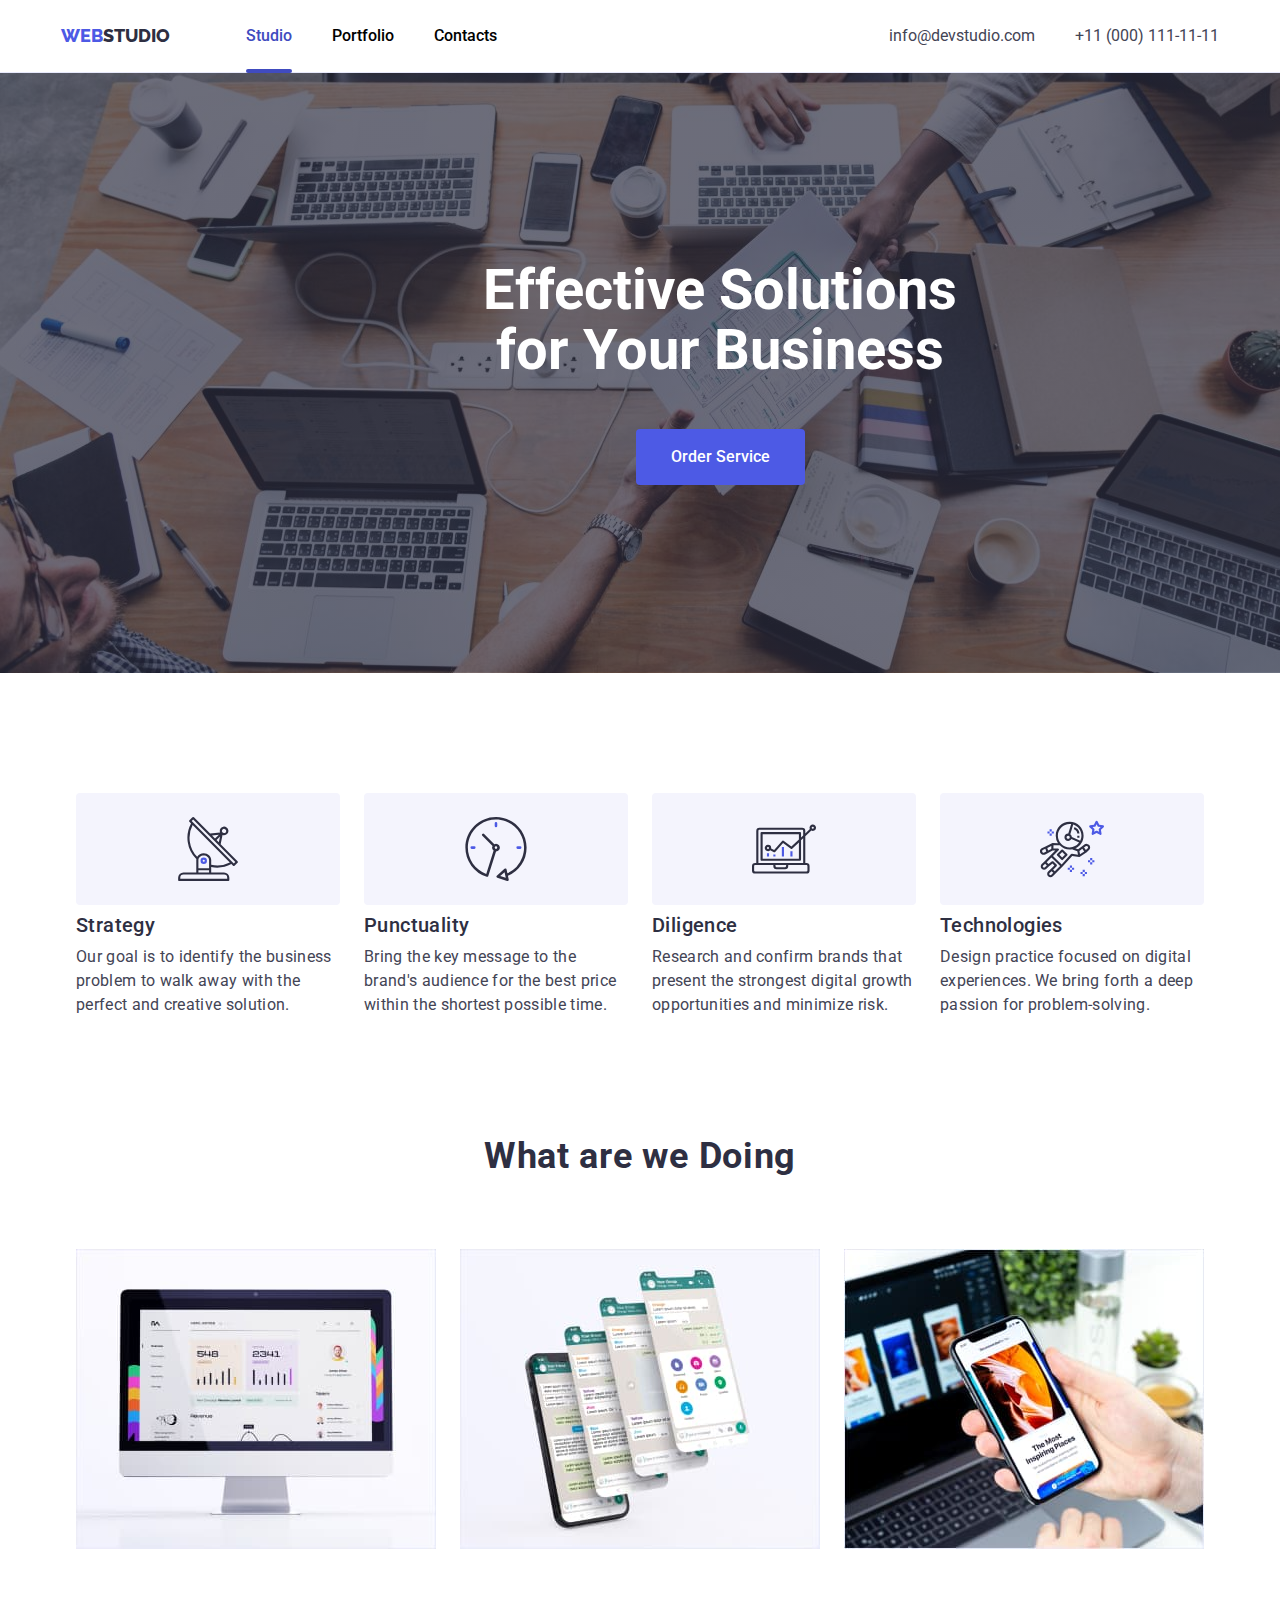
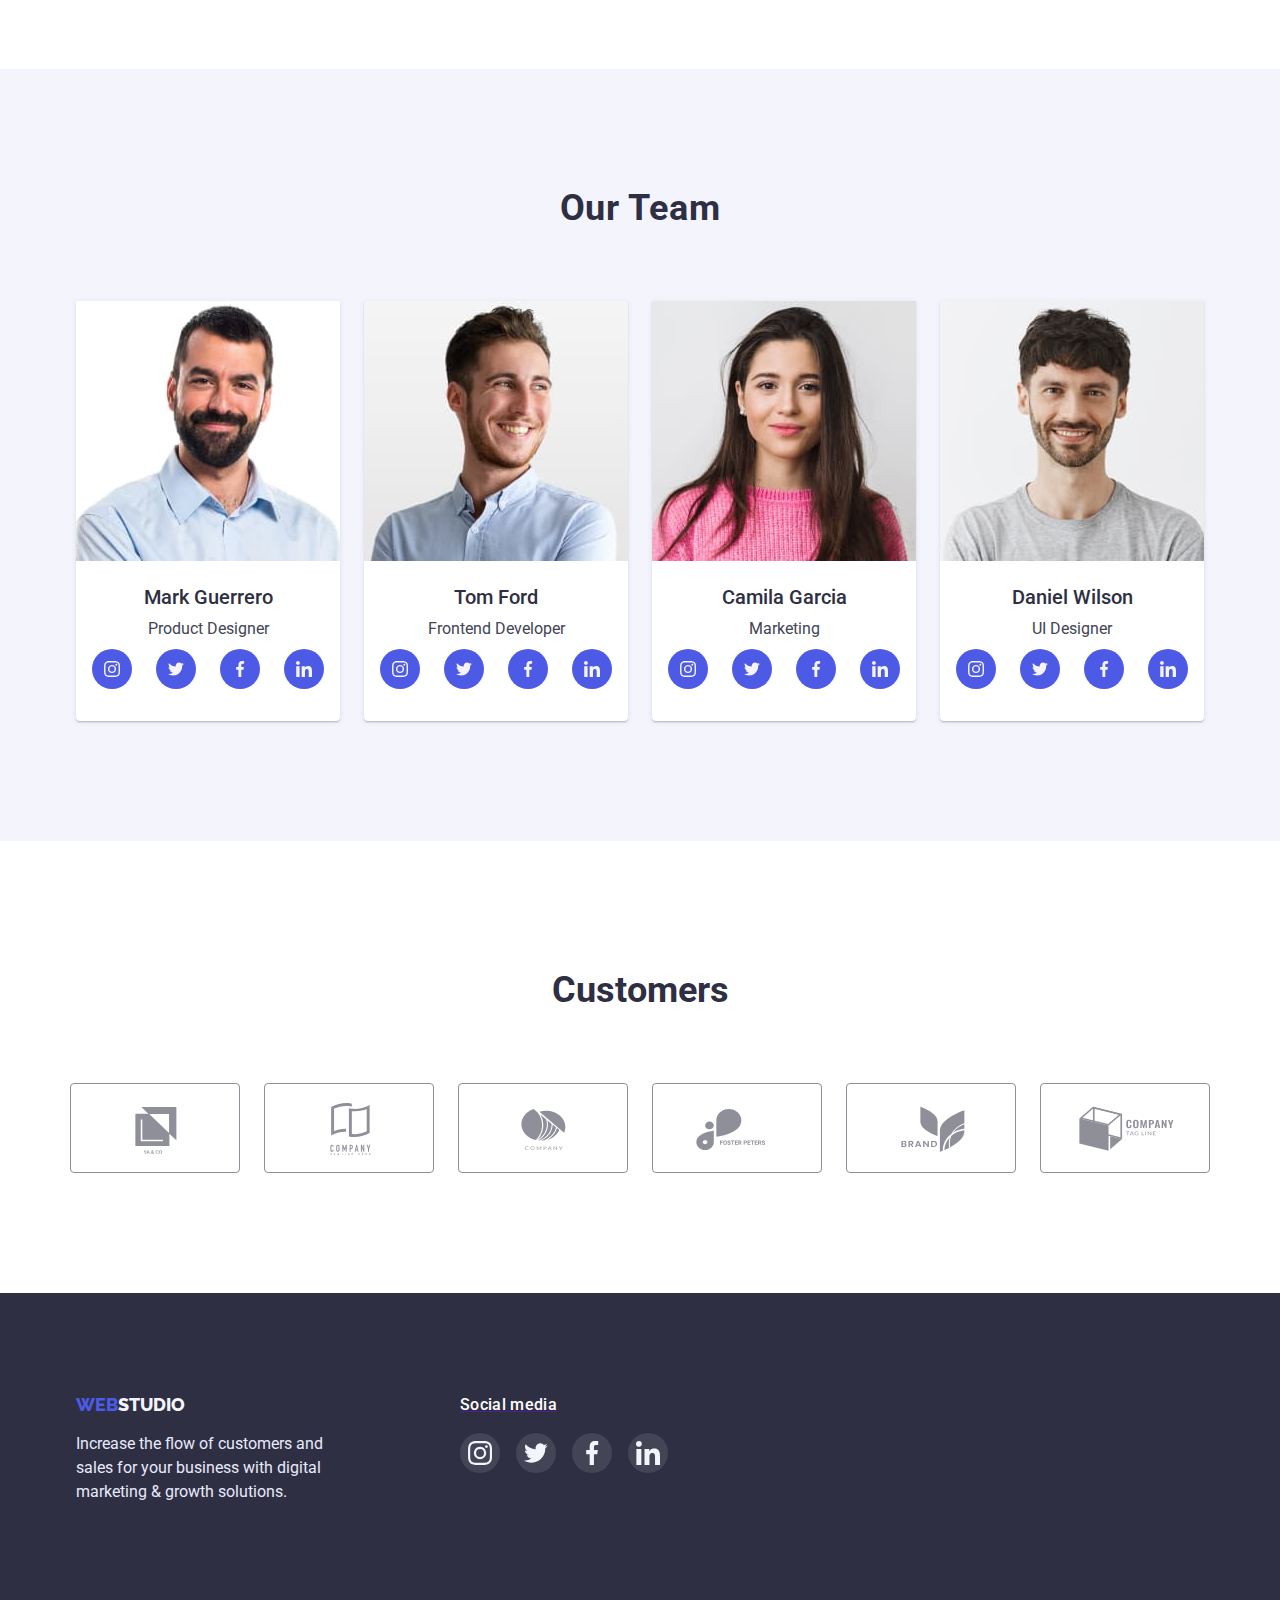
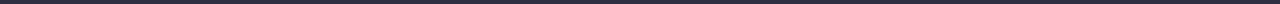
==== index.html @ 5415b0d8 "Initial commit" ====
<!DOCTYPE html>
<html lang="en">
  <head>
    <meta charset="utf-8" />
    <meta http-equiv="X-UA-Compatible" content="IE=edge" />
    <meta name="viewport" content="width=device-width, initial-scale=1.0" />
    <link
      rel="stylesheet"
      href="https://cdn.jsdelivr.net/npm/modern-normalize@1.1.0/modern-normalize.css"
    />
    <link rel="stylesheet" href="./css/styles.css" />
    <link rel="preconnect" href="https://fonts.googleapis.com" />
    <link rel="preconnect" href="https://fonts.gstatic.com" crossorigin />
    <link
      href="https://fonts.googleapis.com/css2?family=Raleway:wght@800&family=Roboto:wght@300;400;500;700;900&display=swap"
      rel="stylesheet"
    />
    <title>Document</title>
  </head>
  <body>
    <!--Навігація-->
    <header class="nav-header">
      <div class="page-header container">
        <nav class="nav">
          <a class="logo" href="./index.html"
            ><span class="logo-span">Web</span>Studio</a
          >
          <ul class="nav-item">
            <li><a class="nav-link current" href="./index.html">Studio</a></li>
            <li><a class="nav-link" href="./portfolio.html">Portfolio</a></li>
            <li><a class="nav-link" href="#">Contacts</a></li>
          </ul>
        </nav>
        <!--Контакти-->
        <address class="contact">
          <ul class="contact-item">
            <li>
              <a class="contact-link" href="mailto:info@devstudio.com"
                >info@devstudio.com</a
              >
            </li>
            <li>
              <a class="contact-link" href="tel:+110001111111"
                >+11 (000) 111-11-11</a
              >
            </li>
          </ul>
        </address>
      </div>
    </header>
    <main>
      <!--Головна сторінка-->
      <section class="hero">
        <div class="hero-item container">
          <h1 class="title-hero">Effective Solutions for Your Business</h1>
          <button class="button-hero" type="button" data-modal-open>Order Service</button>
        </div>
      </section>
      <section class="artical-section">
        <!--Наша мета-->
        <div class="container">
          <h2 hidden>Our goal</h2>
          <ul class="artical-item">
            <li>
              <div class="artical-social-link">
                <svg class="artical-social-icon">
                  <use href="./images/icons.svg#icon-antenna"></use>
                </svg>
              </div>
              <h3>Strategy</h3>
              <p>
                Our goal is to identify the business problem to walk away with
                the perfect and creative solution.
              </p>
            </li>
            <li>
              <div class="artical-social-link">
                <svg class="artical-social-icon">
                  <use href="./images/icons.svg#icon-clock"></use>
                </svg>
              </div>
              <h3>Punctuality</h3>
              <p>
                Bring the key message to the brand's audience for the best price
                within the shortest possible time.
              </p>
            </li>
            <li>
              <div class="artical-social-link">
                <svg class="artical-social-icon">
                  <use href="./images/icons.svg#icon-diagram"></use>
                </svg>
              </div>
              <h3>Diligence</h3>
              <p>
                Research and confirm brands that present the strongest digital
                growth opportunities and minimize risk.
              </p>
            </li>
            <li>
              <div class="artical-social-link">
                <svg class="artical-social-icon">
                  <use href="./images/icons.svg#icon-astronaut"></use>
                </svg>
              </div>
              <h3>Technologies</h3>
              <p>
                Design practice focused on digital experiences. We bring forth a
                deep passion for problem-solving.
              </p>
            </li>
          </ul>
        </div>
      </section>
      <!--Що ми робимо-->
      <section class="features-section">
        <div class="container">
          <h2 class="features">What are we Doing</h2>
          <ul class="features-item">
            <li>
              <img
                src="./images/comp.jpg"
                alt="screen_monitor"
                width="360"
                height="300"
              />
            </li>
            <li>
              <img
                src="./images/screen.jpg"
                alt="screen_iphone"
                width="360"
                height="300"
              />
            </li>

            <li>
              <img
                src="./images/tel.jpg"
                alt="iphone_and_laptor"
                width="360"
                height="300"
              />
            </li>
          </ul>
        </div>
      </section>
      <!--Наша команда-->
      <section class="gallery-container">
        <div class="container">
          <h2 class="gallery">Our Team</h2>
          <ul class="gallery-item">
            <li class="gallery-titem">
              <img
                src="./images/markguerrero.jpg"
                alt="photo:Mark_Guerrero"
                width="264"
                height="260"
              />
              <h3>Mark Guerrero</h3>
              <p>Product Designer</p>
              <ul class="gallery-social-list">
                <li class="gallery-social-list-item">
                  <a class="gallery-social-list-link">
                    <svg class="gallery-social-list-icon">
                      <use href="./images/icons.svg#icon-instagram"></use>
                    </svg>
                  </a>
                </li>
                <li class="gallery-social-list-item">
                  <a class="gallery-social-list-link">
                    <svg class="gallery-social-list-icon">
                      <use href="./images/icons.svg#icon-twitter"></use>
                    </svg>
                  </a>
                </li>
                <li class="gallery-social-list-item">
                  <a class="gallery-social-list-link">
                    <svg class="gallery-social-list-icon">
                      <use href="./images/icons.svg#icon-facebook"></use>
                    </svg>
                  </a>
                </li>
                <li class="gallery-social-list-item">
                  <a class="gallery-social-list-link">
                    <svg class="gallery-social-list-icon">
                      <use href="./images/icons.svg#icon-linkedin"></use>
                    </svg>
                  </a>
                </li>
              </ul>
            </li>
            <li class="gallery-titem">
              <img
                src="./images/tomford.jpg"
                alt="photo:Tom_Ford"
                width="264"
                height="260"
              />
              <h3>Tom Ford</h3>
              <p>Frontend Developer</p>
              <ul class="gallery-social-list">
                <li class="gallery-social-list-item">
                  <a class="gallery-social-list-link">
                    <svg class="gallery-social-list-icon">
                      <use href="./images/icons.svg#icon-instagram"></use>
                    </svg>
                  </a>
                </li>
                <li class="gallery-social-list-item">
                  <a class="gallery-social-list-link">
                    <svg class="gallery-social-list-icon">
                      <use href="./images/icons.svg#icon-twitter"></use>
                    </svg>
                  </a>
                </li>
                <li class="gallery-social-list-item">
                  <a class="gallery-social-list-link">
                    <svg class="gallery-social-list-icon">
                      <use href="./images/icons.svg#icon-facebook"></use>
                    </svg>
                  </a>
                </li>
                <li class="gallery-social-list-item">
                  <a class="gallery-social-list-link">
                    <svg class="gallery-social-list-icon">
                      <use href="./images/icons.svg#icon-linkedin"></use>
                    </svg>
                  </a>
                </li>
              </ul>
            </li>
            <li class="gallery-titem">
              <img
                src="./images/camilagarcia.jpg"
                alt="photo:Camila_Garcia"
                width="264"
                height="260"
              />
              <h3>Camila Garcia</h3>
              <p>Marketing</p>
              <ul class="gallery-social-list">
                <li class="gallery-social-list-item">
                  <a class="gallery-social-list-link">
                    <svg class="gallery-social-list-icon">
                      <use href="./images/icons.svg#icon-instagram"></use>
                    </svg>
                  </a>
                </li>
                <li class="gallery-social-list-item">
                  <a class="gallery-social-list-link">
                    <svg class="gallery-social-list-icon">
                      <use href="./images/icons.svg#icon-twitter"></use>
                    </svg>
                  </a>
                </li>
                <li class="gallery-social-list-item">
                  <a class="gallery-social-list-link">
                    <svg class="gallery-social-list-icon">
                      <use href="./images/icons.svg#icon-facebook"></use>
                    </svg>
                  </a>
                </li>
                <li class="gallery-social-list-item">
                  <a class="gallery-social-list-link">
                    <svg class="gallery-social-list-icon">
                      <use href="./images/icons.svg#icon-linkedin"></use>
                    </svg>
                  </a>
                </li>
              </ul>
            </li>
            <li class="gallery-titem">
              <img
                src="./images/danielwilson.jpg"
                alt="photo:Daniel_Wilson"
                width="264"
                height="260"
              />
              <h3>Daniel Wilson</h3>
              <p>UI Designer</p>
              <ul class="gallery-social-list">
                <li class="gallery-social-list-item">
                  <a class="gallery-social-list-link">
                    <svg class="gallery-social-list-icon">
                      <use href="./images/icons.svg#icon-instagram"></use>
                    </svg>
                  </a>
                </li>
                <li class="gallery-social-list-item">
                  <a class="gallery-social-list-link">
                    <svg class="gallery-social-list-icon">
                      <use href="./images/icons.svg#icon-twitter"></use>
                    </svg>
                  </a>
                </li>
                <li class="gallery-social-list-item">
                  <a class="gallery-social-list-link">
                    <svg class="gallery-social-list-icon">
                      <use href="./images/icons.svg#icon-facebook"></use>
                    </svg>
                  </a>
                </li>
                <li class="gallery-social-list-item">
                  <a class="gallery-social-list-link">
                    <svg class="gallery-social-list-icon">
                      <use href="./images/icons.svg#icon-linkedin"></use>
                    </svg>
                  </a>
                </li>
              </ul>
            </li>
          </ul>
        </div>
      </section>
      <!-- Клієнти -->
      <section class="customers">
        <div class="сontainer">
          <h2 class="customers-text">Customers</h2>
          <ul class="customers-list">
            <li class="customers-list-item">
              <a class="customers-list-link" href="">
                <svg class="customers-list-icon">
                  <use href="./images/icons.svg#icon-Logo-yaco"></use>
                </svg>
              </a>
            </li>
            <li class="customers-list-item">
              <a class="customers-list-link" href="">
                <svg class="customers-list-icon">
                  <use
                    class="customers-list-icon-use"
                    href="./images/icons.svg#icon-Logo-tagline"
                  ></use>
                </svg>
              </a>
            </li>
            <li class="customers-list-item">
              <a class="customers-list-link" href="">
                <svg class="customers-list-icon">
                  <use href="./images/icons.svg#icon-Logo-comp"></use>
                </svg>
              </a>
            </li>
            <li class="customers-list-item">
              <a class="customers-list-link" href="">
                <svg class="customers-list-icon">
                  <use href="./images/icons.svg#icon-Logo-foster"></use>
                </svg>
              </a>
            </li>
            <li class="customers-list-item">
              <a class="customers-list-link" href="">
                <svg class="customers-list-icon">
                  <use href="./images/icons.svg#icon-Logo-brand"></use>
                </svg>
              </a>
            </li>
            <li class="customers-list-item">
              <a class="customers-list-link" href="">
                <svg class="customers-list-icon">
                  <use href="./images/icons.svg#icon-Logo-tag"></use>
                </svg>
              </a>
            </li>
          </ul>
        </div>
      </section>
    </main>
    <!-- Футер -->
    <footer class="footer-container">
      <div class="footer-list container">
        <div class="footer-container-list">
          <ul class="footer-container-logo">
            <li class="footer-container-logo-list">
              <a class="logo-f" href="./index.html"
                ><span class="logo-span">Web</span>Studio</a
              >
              <p>
                Increase the flow of customers and sales for your business with
                digital marketing & growth solutions.
              </p>
            </li>
          </ul>
        </div>
        <div class="footer-container-list">
          <a href="">
            <p class="footer-container-list-text">Social media</p>
          </a>
          <ul class="footer-social-list">
            <li class="footer-social-list-item">
              <a class="footer-social-list-link" href="">
                <svg class="footer-social-list-icon">
                  <use href="./images/icons.svg#icon-instagram"></use>
                </svg>
              </a>
            </li>
            <li class="footer-social-list-item">
              <a class="footer-social-list-link" href="">
                <svg class="footer-social-list-icon">
                  <use href="./images/icons.svg#icon-twitter"></use>
                </svg>
              </a>
            </li>
            <li class="footer-social-list-item">
              <a class="footer-social-list-link" href="">
                <svg class="footer-social-list-icon">
                  <use href="./images/icons.svg#icon-facebook"></use>
                </svg>
              </a>
            </li>
            <li class="footer-social-list-item">
              <a class="footer-social-list-link" href="">
                <svg class="footer-social-list-icon">
                  <use href="./images/icons.svg#icon-linkedin"></use>
                </svg>
              </a>
            </li>
          </ul>
        </div>
      </div>
    </footer>
    <div class="backdrop is-hidden" data-modal>
      <div class="modal" > 
        <button class="modal-close" type="button" data-modal-close>
          <svg class="modal-close-svg">
            <use href="./images/icons.svg#icon-close-black-18dp-2-1"></use>
          </svg>
        </button>
      </div>

    </div>
    <script src="./js/modal.js"></script>
  </body>
</html>
---- css/styles.css ----
:root {
  --primary-font: "Roboto", sans-serif;
  --secondary-font: "Raleway", sans-serif;
  --primary-text-color: #2e2f42;
  --secondary-text-color: #434455;
  --hover-text-color: #404bbf;
  --hover-trans-duration:250ms;
  --hover-trans-timing-function:cubic-bezier(0.4,0.2,1);
}

body {
  font-family: var(--primary-font);
}
h1,
h2,
h3,
h4,
h5,
h6,
p {
  margin-top: 0;
  margin-bottom: 0;
}
ul,
ol {
  margin-top: 0;
  margin-bottom: 0;
  padding-left: 0;
}
img {
  display: block;
}
button{
  cursor: pointer;
  border: none;
}

.container {
  width: 1158px;
  margin-left: auto;
  margin-right: auto;
  padding-left: 15px;
  padding-right: 15px;
}
/* Навігація */
.nav-header {
  border-bottom: 1px solid;
  border-color: rgba(231, 233, 252, 1);
}
.page-header {
  display: flex;
  align-items: center;
  padding: 24px 0 24px 0;
  justify-content: space-between;
}

.nav {
  list-style: none;
  display: flex;
  align-items: center;
}
.logo {
  font-family: var(--secondary-font);
  font-weight: 800;
  font-size: 18px;
  line-height: 1.3;
  color: var(--primary-text-color);
  text-transform: uppercase;
  text-decoration: none;
  margin-right: 76px;
  transition-property: color;
  transition-duration:var(--hover-trans-duration);
  transition-timing-function :var(--hover-trans-timing-function);
}

.logo-span {
  color: #4d5ae5;

}
.logo:focus,
.logo:hover {
  color: var(--hover-text-color);
}
.nav-link {
  font-weight: 500;
  font-size: 16px;
  line-height: 1.5;
  color: var(--primary-font);
  text-decoration: none;
  padding: 28px 0;
  position: relative;
}

.nav-link.current{
  color: var(--hover-text-color);
}
.nav-link.current::after{
  position:absolute;
  bottom: 0;
  display: block;
  width:100%; 
  height: 4px;
  content: '';
  background-color:var(--hover-text-color);
  border-radius: 2px;
  transition-property: color;
}

.nav-link:hover,
.nav-link:focus {
  transition-duration:var(--hover-trans-duration);
  transition-timing-function :var(--hover-trans-timing-function);
  color: var(--hover-text-color);
}


.nav-item {
  list-style: none;
  display: flex;
  align-items: center;

}
.nav-item li:not(:last-child) {
  margin-right: 40px;
}

/* Контакти */
.contact .contact-item {
  list-style: none;
  display: flex;
  align-items: center;
}
.contact-item li:not(:last-child) {
  margin-right: 40px;
}

.contact-link {
  font-family: var(--primary-font);
  font-style: normal;
  font-size: 16px;
  line-height: 1.5;
  color: var(--secondary-text-color);
  text-decoration: none;
  transition-property: color;
  transition-duration:var(--hover-trans-duration);
  transition-timing-function :var(--hover-trans-timing-function);
}

.contact-link:hover,
.contact-link:focus {
  color: var(--hover-text-color);
}

/* Головна сторінка */
.hero {
  padding-top: 188px;
  padding-bottom: 188px;
  display: flex;
  background-image: linear-gradient(
      rgba(46, 47, 66, 0.7),
      rgba(46, 47, 66, 0.7)
    ),
    url(../images/hero-image.jpg);
  background-size: 1440px;
  background-repeat: no-repeat;
  background-position: center;
  background-color: #2e2f42;
  width: 1440px;
  margin-left: auto;
  margin-right: auto;
}
.hero-item {
  display: flex;
  flex-direction: column;
  align-items: center;
}
.title-hero {
  font-size: 56px;
  line-height: 1.07;
  text-align: center;
  color: #ffffff;
  max-width: 494px;
}

.button-hero {
  width: 169px;
  height: 56px;
  background: #4d5ae5;
  border-radius: 4px;
  font-weight: 500;
  font-size: 16px;
  line-height: 1.5;
  color: #ffffff;
  margin-top: 48px;
  transition-property: background-color;
  transition-duration: var(--hover-trans-duration);
  transition-timing-function: var(--hover-trans-timing-function);
}

.button-hero:focus,
.button-hero:hover {
  background-color: var(--hover-text-color);
}

/* Наша мета */
.artical-section {
  padding-top: 120px;
  padding-bottom: 120px;
}

.artical-item {
  list-style: none;
  display: flex;
}
.artical-item li {
  width: 264px;
}
.artical-item li:not(:last-child) {
  margin-right: 24px;
}
.artical-social-link {
  display: flex;
  width: 264px;
  height: 112px;
  background-color: #f4f4fd;
  border-radius: 4px;
  margin-bottom: 8px;
  justify-content: center;
  align-items: center;
}
.artical-social-icon {
  width: 64px;
  height: 64px;
}

.artical-item h3 {
  font-family: var(--primary-font);
  color: var(--primary-text-color);
  font-weight: 500;
  font-size: 20px;
  line-height: 1.2;
  letter-spacing: 0.02em;
  margin-bottom: 8px;
}
.artical-item p {
  font-family: var(--primary-font);
  font-size: 16px;
  line-height: 1.5;
  letter-spacing: 0.02em;
  color: var(--secondary-text-color);
}

/* Що ми робимо */
.features-section {
  padding-bottom: 120px;
}

.features {
  font-family: var(--primary-font);
  color: rgba(46, 47, 66, 1);
  font-size: 36px;
  line-height: 1.11;
  letter-spacing: 0.02em;
  text-align: center;
}
.features-item {
  list-style: none;
  display: flex;
  margin-top: 72px;
}
.features-item li:not(:last-child) {
  margin-right: 24px;
}
/* /* Наша команда * */

.gallery-container {
  background-color: #f4f4fd;
  padding-top: 120px;
  padding-bottom: 120px;
}
.gallery {
  font-family: var(--primary-font);
  color: rgba(46, 47, 66, 1);
  font-size: 36px;
  line-height: 1.11;
  letter-spacing: 0.02em;
  text-align: center;
}
.gallery-item {
  list-style: none;
  display: flex;
  margin-top: 72px;
  align-items: center;
  justify-content: space-between;
  flex-wrap: wrap;
}
.gallery-titem {
  display: flex;
  flex-direction: column;
  text-align: center;
  background-color: #ffffff;
  box-shadow: 0px 1px 6px rgba(46, 47, 66, 0.08),
    0px 1px 1px rgba(46, 47, 66, 0.16), 0px 2px 1px rgba(46, 47, 66, 0.08);
  border-radius: 0px 0px 4px 4px;
}

.gallery-titem h3 {
  font-family: var(--primary-font);
  color: var(--primary-text-color);
  font-weight: 500;
  font-size: 20px;
  line-height: 1.2;
  margin-top: 24px;
  margin-bottom: 8px;
}
.gallery-titem > p {
  font-family: var(--primary-font);
  color: var(--secondary-text-color);
  font-size: 16px;
  line-height: 1.5;
}
.gallery-social-list {
  display: flex;
  justify-content: center;
  gap: 24px;
  list-style: none;
  margin: 8px 16px 32px 16px;
  
}
.gallery-social-list-item {
  display: flex;
  justify-content: center;
  align-items: center;
  cursor:pointer;
  
}
.gallery-social-list-link {
  display: flex;
  justify-content: center;
  align-items: center;
  background-color:#4D5AE5;
  border-radius: 20px;
  width:40px;
  height:40px;
  transition-property: background-color;
  transition-duration: var(--hover-trans-duration);
  transition-timing-function: var(--hover-trans-timing-function);

}
.gallery-social-list-link:hover,
.gallery-social-list-link:focus{
  background-color:var(--hover-text-color);
}
.gallery-social-list-icon {
  width: 16px;
  height: 16px;
  gap: 24px;
}


/* Клієнти */
.customers {
  padding-top: 130px;
  padding-bottom: 120px;
}

.customers-text {
  font-family: var(--primary-font);
  font-size: 36px;
  line-height: 1.11;
  text-align: center;
  color: rgba(46, 47, 66, 1);
  margin-bottom: 72px;
}
.customers-list {
  display: flex;
  justify-content: center;
  align-items: center;
  gap: 24px;
  list-style: none;
  
}
.customers-list-item {
  display: flex;
  justify-content: center;
  align-items: center;
}

.customers-list-link {
  display: flex;
  justify-content: center;
  align-items: center;
  fill:rgba(142, 143, 153, 1);
  padding: 16px 32px 16px 32px;
  border: 1px solid rgba(142, 143, 153, 1);
  border-radius: 4px;
  transition-property:fill,color;
  transition-duration: var(--hover-trans-duration);
  transition-timing-function: var(--hover-trans-timing-function);
}


.customers-list-link:focus,
.customers-list-link:hover{
  fill:var(--hover-text-color);
  border: 1px solid var(--hover-text-color);
  border-radius: 4px;
}
 .customers-list-icon{
  width: 104px;
  height: 56px; 
} 

/* Футер */
.footer-container {
  background-color: rgba(46, 47, 66, 1);
  padding-top: 100px;
  padding-bottom: 100px;
  display: flex;
  align-items: center;
}
.footer-list{
  display: flex;
}
.footer-container-logo {
  list-style: none;
  display: flex;
}
.footer-container-logo-list {
  margin-top: 0px;
}
.logo-f {
  font-family: var(--secondary-font);
  font-weight: 800;
  font-size: 18px;
  line-height: 1.3;
  color: #f4f4fd;
  text-transform: uppercase;
  text-decoration: none;
}
.logo-f:hover,
.logo-f:focus {
  color: #4d5ae5;
}

footer p {
  width: 264px;
  font-size: 16px;
  line-height: 1.5;
  color: #e7e9fc;
  margin-top: 16px;
}
.footer-container-list:nth-child(1){
  margin-right: 120px;
}
.footer-container-list-text{
margin-top: 0px;
font-family:var(--primary-font);
font-weight: 500;
font-size: 16px;
line-height: 1.5;
letter-spacing: 0.02em;
color: #FFFFFF;
}
.footer-social-list{
  display: flex;
  gap: 16px;
  list-style: none;
  margin-top: 16px;
}
.footer-social-list-link{
  display: flex;
  justify-content: center;
  align-items: center;
  background-color:rgba(255, 255, 255, 0.1);
  width: 40px;
  height: 40px;
  border-radius: 20px;
  transition-property:background-color;
  transition-duration: var(--hover-trans-duration);
  transition-timing-function: var(--hover-trans-timing-function);
}

.footer-social-list-link:hover,
.footer-social-list-link:focus{
  background-color:  rgba(49, 208, 170, 1);
}

.footer-social-list-icon{
  width: 24px;
  height: 24px;
}


/* Портфоліо */
.prtf-container {
  padding-top: 96px;
  padding-bottom: 120px;
}
.prtf-item {
  list-style: none;
  display: flex;
  text-align: center;
  justify-content: center;

}
.prtf-item li {
  margin-right: 24px;
}

.prtf-button {
  background-color: #f4f4fd;
  border: 1px solid #f4f4fd;
  padding: 12px 24px 12px 24px;
  border-radius: 4px;
  font-weight: 500;
  font-size: 16px;
  line-height: 1.5;
  display: flex;
  align-items: center;
  text-align: center;
  color: #4d5ae5;
  cursor: pointer;
  transition-property:border-color,background-color;
  transition-duration: var(--hover-trans-duration);
  transition-timing-function: var(--hover-trans-timing-function);
}
.prtf-button:hover,
.prtf-button:focus {
  background-color: var(--hover-text-color);
  box-shadow: 0px 2px 1px rgba(0, 0, 0, 0.08),
    0px 2px 2px rgba(0, 0, 0, 0.12);
  display: flex;
  align-items: center;
  text-align: center;
  color: #ffffff;
  border-color: var(--hover-text-color);
}
.prtf-item-img {
  list-style: none;
  display: flex;
  flex-wrap: wrap;
  margin-top: 72px;
  row-gap: 48px;
  column-gap: 24px;
}

.prtf-title{
  transition-property: box-shadow;
  transition-duration: var(--hover-trans-duration);
  transition-timing-function: var(--hover-trans-timing-function);
}
.prtf-title-link{
text-decoration: none;
}
.prtf-title:hover,
.prtf-title:focus{
  box-shadow: 0px 1px 6px rgba(46, 47, 66, 0.08), 0px 1px 1px rgba(46, 47, 66, 0.16), 0px 2px 1px rgba(46, 47, 66, 0.08);
}
.prtf-title h2 {
  font-weight: 500;
  font-size: 20px;
  line-height: 1.2;
  color: var(--primary-text-color);
  padding-top: 32px;
  padding-left: 16px;
  border-left: 1px solid rgba(231, 233, 252, 1);
  border-right: 1px solid rgba(231, 233, 252, 1);
}
.prtf-title-text{
  font-size: 16px;
  line-height: 1,5;
  color: var(--secondary-text-color);
  padding: 8px 0 32px 16px;
  border-left: 1px solid rgba(231, 233, 252, 1);
  border-right: 1px solid rgba(231, 233, 252, 1);
  border-bottom: 1px solid rgba(231, 233, 252, 1);
}
.img-overley{
  position: relative;
  overflow: hidden;
  width: 360px;

}
.overley{
  position: absolute;             
  top: 0;
  left: 0;
  width: 100%;
  height: 100%;
  width: 360px;     
  background-color: var(--hover-text-color);
  transform: translateY(100%);
  transition: transform 250ms;
}
.prtf-title-link:hover .overley{
  transform:translateY(0%); 
}
.prtf-title-link:focus .overley{
  transform:translateY(0%);
}
.overley-text{
 padding-top:40px;
 padding-left: 32px;
 padding-right: 32px;       
 font-family:var(--primary-font);
font-size: 16px;    
line-height: 1,5;
letter-spacing: 0.02em;
color: #F4F4FD;
}


/* Модал */
.backdrop{
  position: fixed;
  top: 0;
  left: 0;
  display: flex;
  align-items: center;
  justify-content: center;
  width: 100%;
  height: 100%;
  padding: 10px 0;
  background-color:rgba(46, 47, 66, 0.4);
  transition-duration:var(--hover-trans-duration);
  transition-timing-function :var(--hover-trans-timing-function);
}
.backdrop.is-hidden{
  visibility: hidden;
  pointer-events: none;
   
}
.modal{
  width: 100%;
  height: 100%;
  max-width: 408px;
  max-height: 576px;
  background-color: rgba(252, 252, 252, 1);
  position: relative;
  overflow: auto ;
  transition-duration: var(--hover-trans-duration);
  transition-timing-function: var(--hover-trans-timing-function);
}
.backdrop.is-hidden.modal{
  transform: scale(0);
}
.modal-close{
  position: absolute ;
  top: 24px;
  right: 24px;
  border-radius: 12px;
  border: 1px solid rgba(0, 0, 0, 0.1);
  width: 24px;
  height: 24px;
  background-color: rgba(231, 233, 252, 1);

}
.modal-close-svg{
  width: 8px;
  height: 8px;
  fill: rgba(0, 0, 0, 1);
}
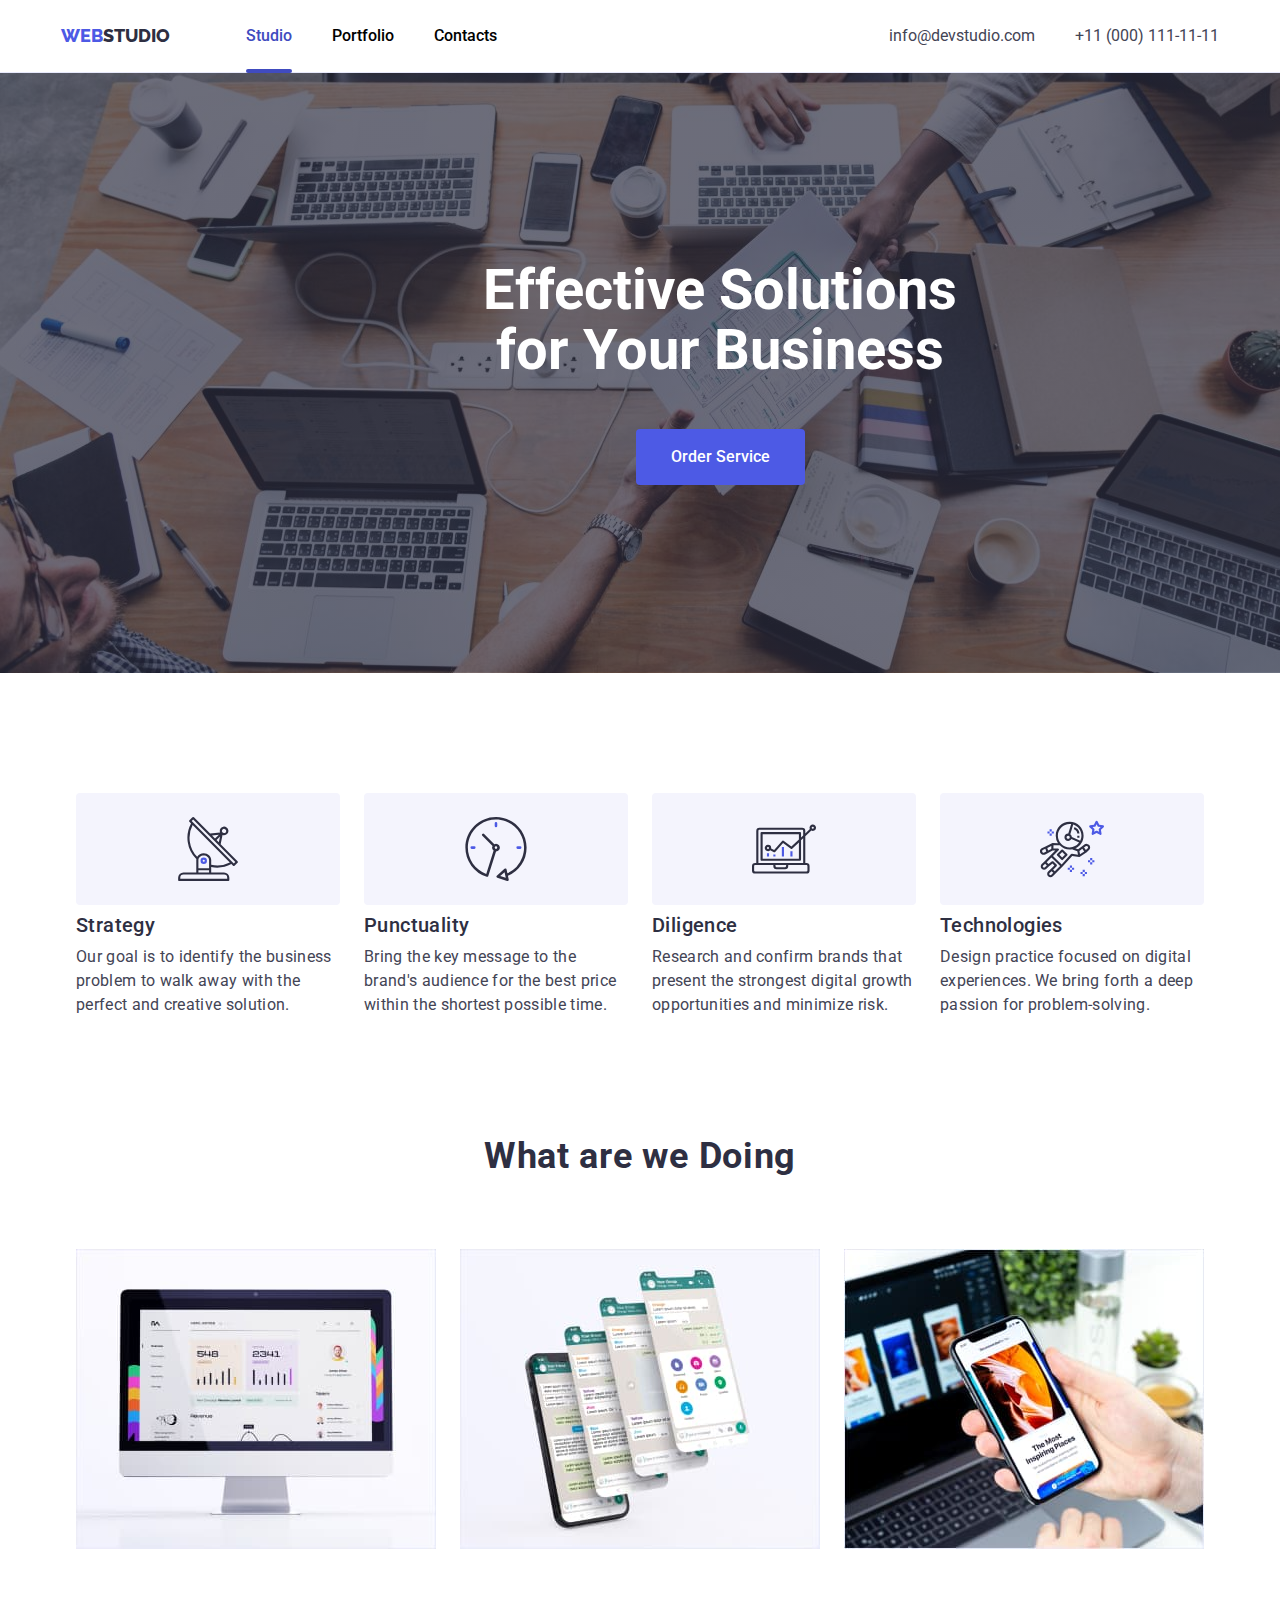
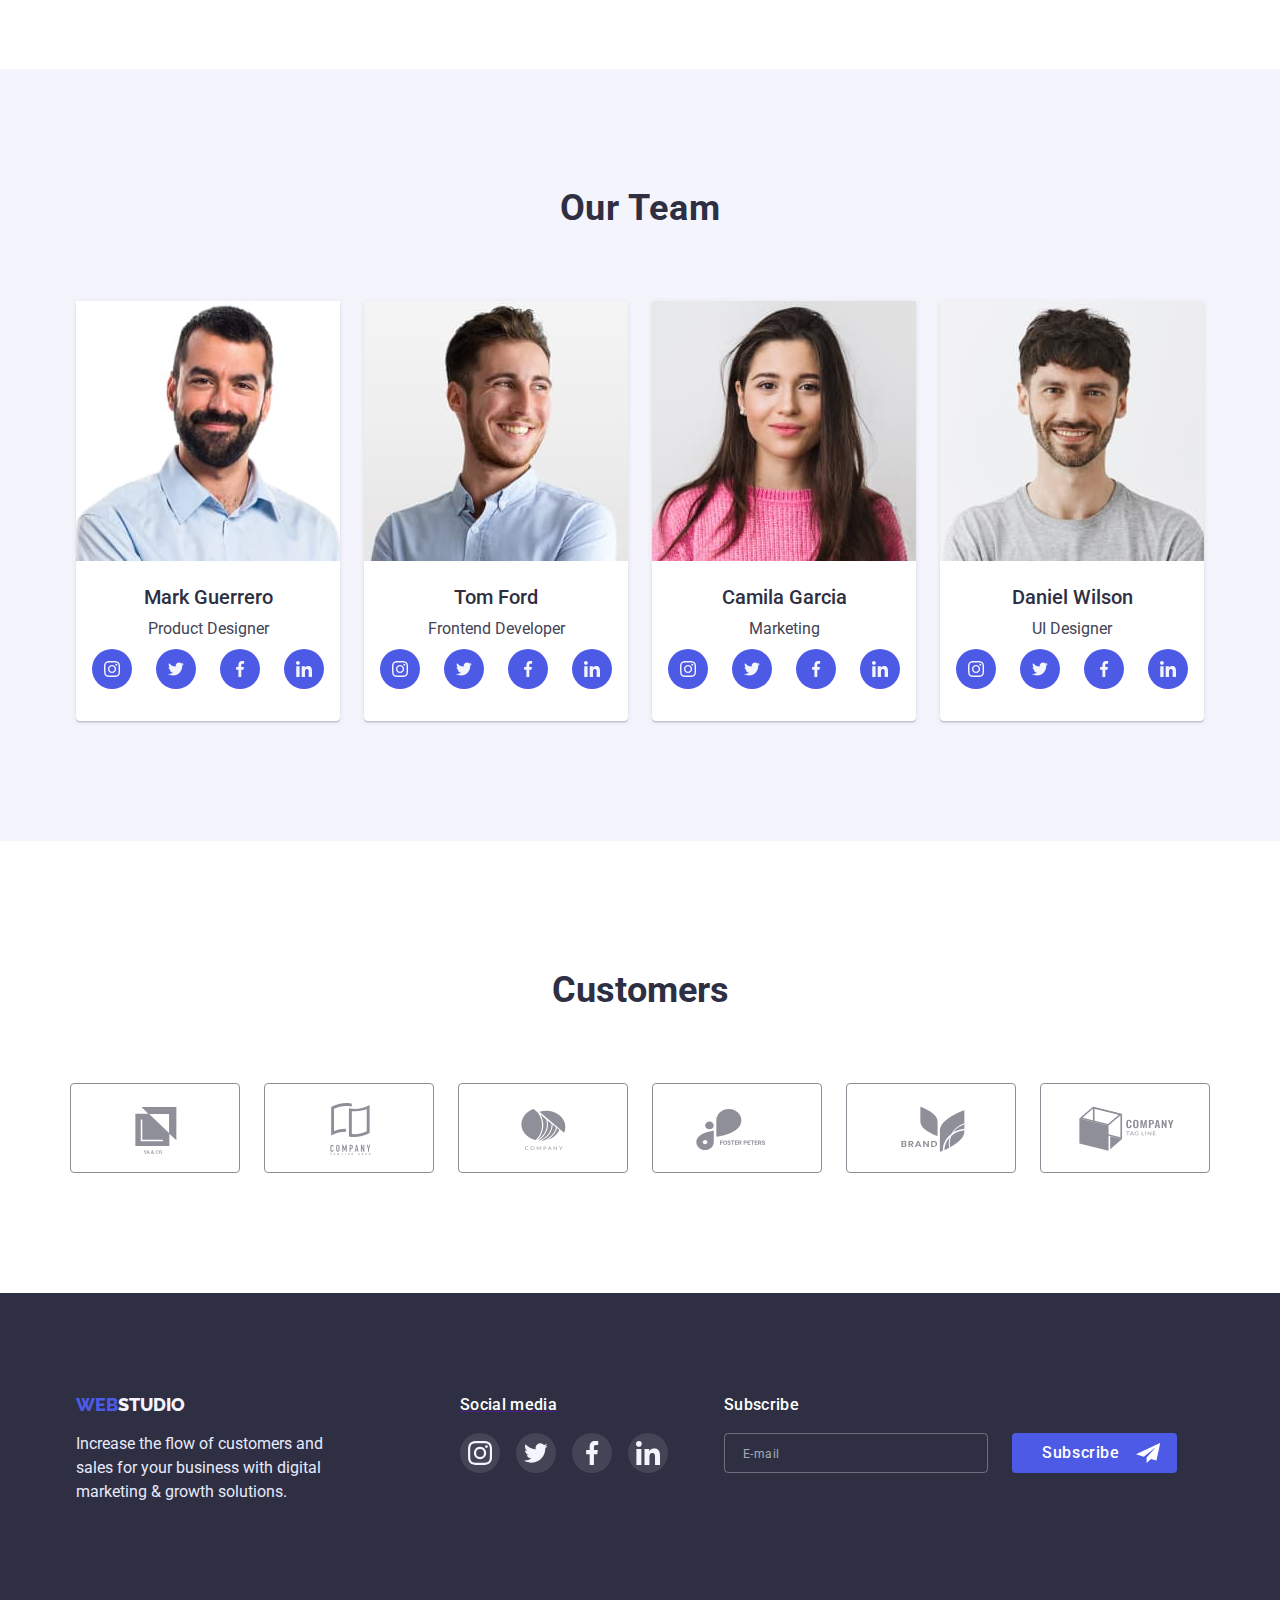
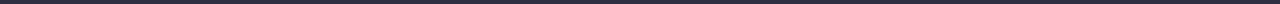
==== commit 6e839a30: "дз" ====
--- a/index.html
+++ b/index.html
@@ -418,15 +418,71 @@
             </li>
           </ul>
         </div>
+        <div class="footer-subscribe-list">
+          <p class="footer-container-list-text">Subscribe</p>
+            <form class="footer-form" action="close">
+              <label for="mail"></label>
+              <input class="footer-form-mail" type="email" id="mail" placeholder="E-mail">
+              <button class="footer-button-form" type="submit"><span class="footer-span-button">Subscribe</span>
+                <svg class="footer-form-icon">
+                  <use href="./images/icons.svg#icon-icon-send"></use>
+                </svg>
+              </button>
+            </form>
+        </div>
       </div>
     </footer>
-    <div class="backdrop is-hidden" data-modal>
+    <!-- модал -->
+    <div class="backdrop  is-hidden" data-modal>
       <div class="modal" > 
         <button class="modal-close" type="button" data-modal-close>
           <svg class="modal-close-svg">
             <use href="./images/icons.svg#icon-close-black-18dp-2-1"></use>
           </svg>
         </button>
+        <h2 class="modal-text">Leave your contacts and we will call you back</h2>
+        <form class="modal-form" name="contact-form" autocomplete="off" novalidate>
+          <label class="modal-form-name" for="user-name">Name</label>
+          <div class="modal-form-icon">
+          <input class="modal-form-rectagle" id="user-name" type="text"/>
+          <svg class="modal-icon-name">
+            <use href="./images/icons.svg#icon-Vector"></use>
+          </svg>
+        </div>
+      
+
+          <label class="modal-form-name" for="user-tel">Phone</label>
+          <div class="modal-form-icon">
+          <input class="modal-form-rectagle" id="user-tel" type="tel"/>
+          <svg class="modal-icon-name">
+            <use href="./images/icons.svg#icon-Vector-1"></use>
+          </svg>
+        </div>
+
+
+          <label class="modal-form-name" for="user-mail">Email</label>
+          <div class="modal-form-icon">
+          <input class="modal-form-rectagle" id="user-mail" type="email"/>
+          <svg class="modal-icon-name">
+            <use href="./images/icons.svg#icon-Vector-2"></use>
+          </svg>
+        </div>
+
+
+          <label class="modal-form-name" for="user-comment" >Comment</label>
+          <textarea class="modal-form-rectagle-text" name="user-comment" id="user-comment" 
+          placeholder="Text input"></textarea>
+
+            <div class="modal-checkbox">
+              <label class="modal-form-policy" for="user-policy">
+              <input class="modal-form-checkbox" id="user-policy" type="checkbox"/>
+              <svg class="modal-checkbox-icon">
+                <use href="./images/icons.svg#icon-ok"></use>
+              </svg>I accept the terms and conditions of the <span>Privacy Policy</span>
+              </label>
+            </div>
+          <button class="modal-form-button" type="submit">Send</button>
+        </form>
       </div>
 
     </div>
--- a/css/styles.css
+++ b/css/styles.css
@@ -70,7 +70,7 @@
   margin-right: 76px;
   transition-property: color;
   transition-duration:var(--hover-trans-duration);
-  transition-timing-function :var(--hover-trans-timing-function);
+  transition-timing-function:var(--hover-trans-timing-function);
 }
 
 .logo-span {
@@ -109,7 +109,7 @@
 .nav-link:hover,
 .nav-link:focus {
   transition-duration:var(--hover-trans-duration);
-  transition-timing-function :var(--hover-trans-timing-function);
+  transition-timing-function:var(--hover-trans-timing-function);
   color: var(--hover-text-color);
 }
 
@@ -143,7 +143,7 @@
   text-decoration: none;
   transition-property: color;
   transition-duration:var(--hover-trans-duration);
-  transition-timing-function :var(--hover-trans-timing-function);
+  transition-timing-function:var(--hover-trans-timing-function);
 }
 
 .contact-link:hover,
@@ -193,8 +193,8 @@
   color: #ffffff;
   margin-top: 48px;
   transition-property: background-color;
-  transition-duration: var(--hover-trans-duration);
-  transition-timing-function: var(--hover-trans-timing-function);
+  transition-duration:var(--hover-trans-duration);
+  transition-timing-function:var(--hover-trans-timing-function);
 }
 
 .button-hero:focus,
@@ -344,7 +344,7 @@
   height:40px;
   transition-property: background-color;
   transition-duration: var(--hover-trans-duration);
-  transition-timing-function: var(--hover-trans-timing-function);
+  transition-timing-function:var(--hover-trans-timing-function);
 
 }
 .gallery-social-list-link:hover,
@@ -490,6 +490,70 @@
   width: 24px;
   height: 24px;
 }
+/* Футер форма */
+.footer-subscribe-list{
+  display: flex;
+  flex-direction: column;
+}
+.footer-form{
+  display: inline-flex;
+  padding-top: 16px;
+}
+.footer-form-mail{
+  width: 264px;
+  height: 40px;
+  border:1px solid rgba(255, 255, 255, 0.3);
+  border-radius:4px;
+  background-color:transparent;
+}
+.footer-form-mail::placeholder{
+font-family:var(--primary-font);
+font-size: 12px;
+line-height: 0.5;
+letter-spacing: 0.04em;
+padding: 8px 0 0 16px;
+color: rgba(255, 255, 255, 0.6);
+}
+
+.footer-form-icon{
+  width: 24px;
+  height: 24px;
+  fill:rgba(255, 255, 255, 1) ;
+}
+.footer-form-link{
+  background-color: rgba(77, 90, 229, 1);
+}
+.footer-button-form{
+  display:inline-flex;
+  flex-direction: row;
+  align-items: center;
+  justify-items: center;
+  width: 165px;
+  height: 40px;
+  background-color: rgba(77, 90, 229, 1);
+  border-radius: 4px;
+  margin-left: 24px;
+  transition-property: background-color;
+  transition-duration: var(--hover-trans-duration);
+  transition-timing-function: var(--hover-trans-timing-function);
+}
+.footer-span-button{
+  font-family: var(--primary-font);
+  font-weight: 500;
+  font-size: 16px;
+  line-height: 0.6;
+  letter-spacing: 0.04em;
+  color:rgba(255, 255, 255, 1);
+  padding-left: 24px;
+  padding-right: 16px;
+}
+.footer-button-form:hover,
+.footer-span-form:focus{
+  background-color: var(--hover-text-color);
+}
+
+
+
 
 
 /* Портфоліо */
@@ -569,7 +633,7 @@
 }
 .prtf-title-text{
   font-size: 16px;
-  line-height: 1,5;
+  line-height: 1.5;
   color: var(--secondary-text-color);
   padding: 8px 0 32px 16px;
   border-left: 1px solid rgba(231, 233, 252, 1);
@@ -605,7 +669,7 @@
  padding-right: 32px;       
  font-family:var(--primary-font);
 font-size: 16px;    
-line-height: 1,5;
+line-height: 1.5;
 letter-spacing: 0.02em;
 color: #F4F4FD;
 }
@@ -654,10 +718,183 @@
   width: 24px;
   height: 24px;
   background-color: rgba(231, 233, 252, 1);
+  padding: 0px;
+  fill:rgba(0, 0, 0, 1);
 
 }
 .modal-close-svg{
   width: 8px;
   height: 8px;
-  fill: rgba(0, 0, 0, 1);
-}+ margin: 7px 7px 7px 7px;
+}
+
+.modal-close:hover{
+  background-color: var(--hover-text-color);
+  fill: rgba(255, 255, 255, 1);
+}
+.modal-text{
+  font-family: var(--primary-font);
+  font-weight: 500;
+  font-size: 16px;
+  line-height: 1.5;
+  letter-spacing: 0.02em;
+  text-align: center;
+  padding-top: 72px;
+  color: rgba(46, 47, 66, 1);
+}
+.modal-form{
+  display:flex;
+  flex-direction: column;
+  justify-content: center;
+  padding: 16px 24px 0 24px;
+  
+}
+.modal-form-name{
+  font-family: var(--primary-font);
+  font-size: 12px;
+  line-height: 1.33;
+  letter-spacing: 0.04em;
+  color:rgba(142, 143, 153, 1);
+  margin-top: 8px;
+}
+.modal-form-icon{
+  position: relative;
+}
+.modal-form-rectagle{
+  height:40px;
+  border: 1px solid rgba(33, 33, 33, 0.2);
+  border-radius: 4px;
+  width: 100%;
+  padding: 0 0 0 38px;
+  transition-property: border-color;
+  transition-duration: var(--hover-trans-duration);
+  transition-timing-function: var(--hover-trans-timing-function);
+} 
+.modal-form-rectagle:hover{
+  border-color: var(--hover-text-color);
+}
+.modal-icon-name{
+  position: absolute;
+  height: 13px;
+  width: 13px;
+  left: 19px;
+  top: 14px;
+  fill:rgba(46, 47, 66, 1);
+  transition-property: fill;
+  transition-duration: var(--hover-trans-duration);
+  transition-timing-function: var(--hover-trans-timing-function);
+}
+.modal-form-rectagle:hover+.modal-icon-name{
+  border-color: var(--hover-text-color);
+  fill: var(--hover-text-color);
+}
+
+.modal-form-rectagle-text{
+height: 120px;
+border: 1px solid rgba(33, 33, 33, 0.2);
+border-radius: 4px;
+transition-property: border-color;
+transition-duration: var(--hover-trans-duration);
+transition-timing-function: var(--hover-trans-timing-function);
+resize: none;
+}
+.modal-form-rectagle-text:hover{
+border-color: var(--hover-text-color);
+}
+
+.modal-form-checkbox{
+  display:flex;
+  flex-direction: row ;
+  justify-content: space-between;
+  align-items: center;
+  appearance: none;
+  position: absolute;
+
+} 
+.modal-form-policy{
+  display:flex;
+  flex-direction: row ;
+  justify-content: space-between;
+  align-items: center;
+  cursor: pointer;
+  font-family: var(--primary-font);
+  font-size: 12px;
+  line-height: 1.33;
+  letter-spacing: 0.04em;
+  color: rgba(117, 117, 117, 1);
+ 
+
+}
+.modal-checkbox{
+  display:flex;
+  flex-direction: row ;
+  justify-content: flex-start;
+  align-items: center;
+  fill:rgba(244, 244, 253, 1);
+  cursor: pointer;
+  margin-top: 16px;
+}
+
+.modal-checkbox-icon{
+  position: relative;
+  box-sizing: border-box;
+  width: 16px;
+  height: 16px;
+  padding: 4px 3px 4px 3px;
+ border:1.25px solid rgba(46, 47, 66, 1);
+ border-radius:2px;
+ margin-right: 8px;
+
+ }
+.modal-checkbox-icon:hover{
+  background-color: var(--hover-text-color);
+  border:none;
+}
+
+.modal-checkbox-text{
+  font-family: var(--primary-font);
+  font-size: 12px;
+  line-height: 1.33;
+  letter-spacing: 0.04em;
+  color: rgba(117, 117, 117, 1);
+  padding-left: 25px;
+}
+.modal-form-policy span{
+  color: rgba(77, 90, 229, 1);
+  margin-left: 4px;
+}
+
+.modal-form-checkbox:checked +.modal-checkbox-icon{
+  background-color: var(--hover-text-color);
+  border:none;
+}
+
+
+.modal-form-rectagle-text::placeholder{
+font-family: var(--primary-font);
+font-size: 12px;
+line-height: 1.33;
+letter-spacing: 0.04em;
+color: rgba(117, 117, 117, 0.5);
+padding-top: 8px;
+padding-left: 16px;
+}
+
+.modal-form-button{
+  width: 169px;
+  height: 56px;
+  font-family: var(--primary-font);
+  font-weight: 500;
+  font-size: 16px;
+  line-height: 1.5;
+  letter-spacing: 0.04em;
+  color:rgba(255, 255, 255, 1);
+  background-color: rgba(77, 90, 229, 1);
+  border-radius: 4px;
+  box-shadow: 0px 4px 4px rgba(0, 0, 0, 0.15);
+  margin-top: 16px;
+  margin-left: auto;
+  margin-right: auto;
+  margin-bottom: 0px;
+}
+
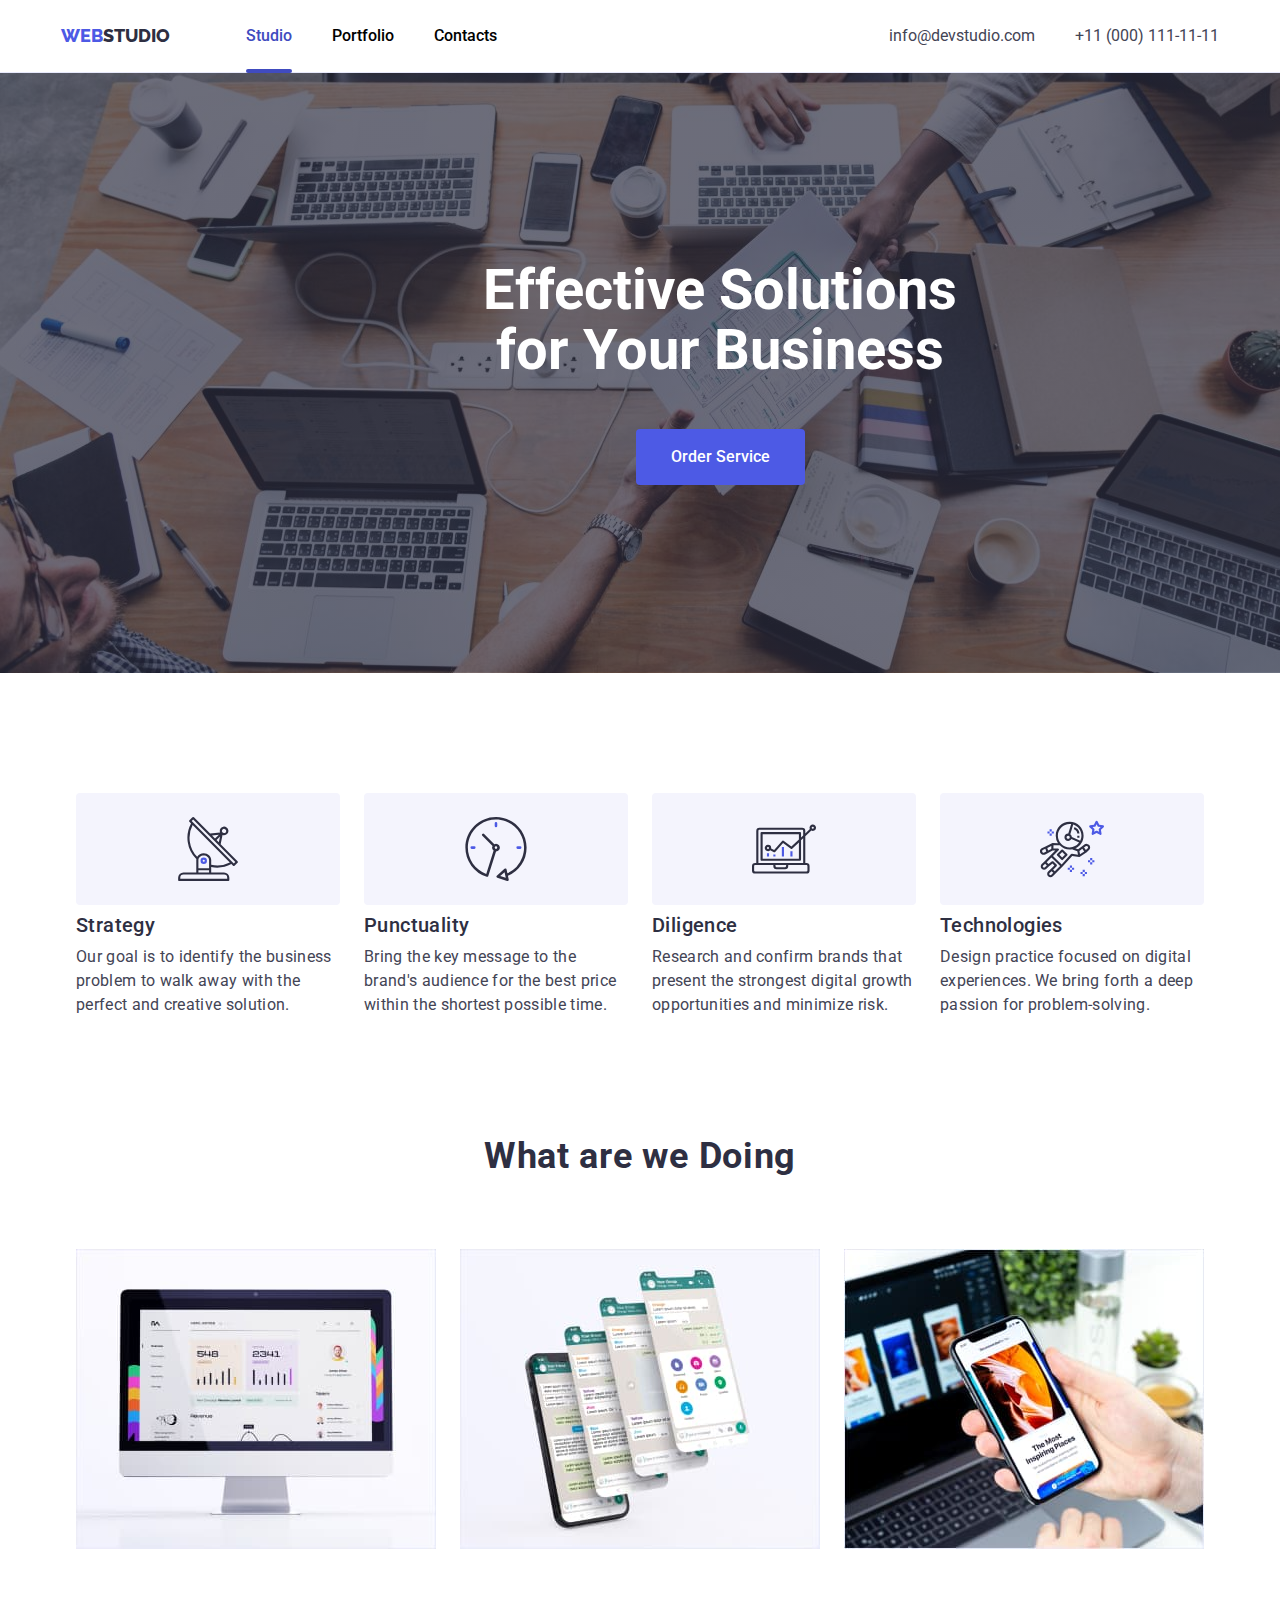
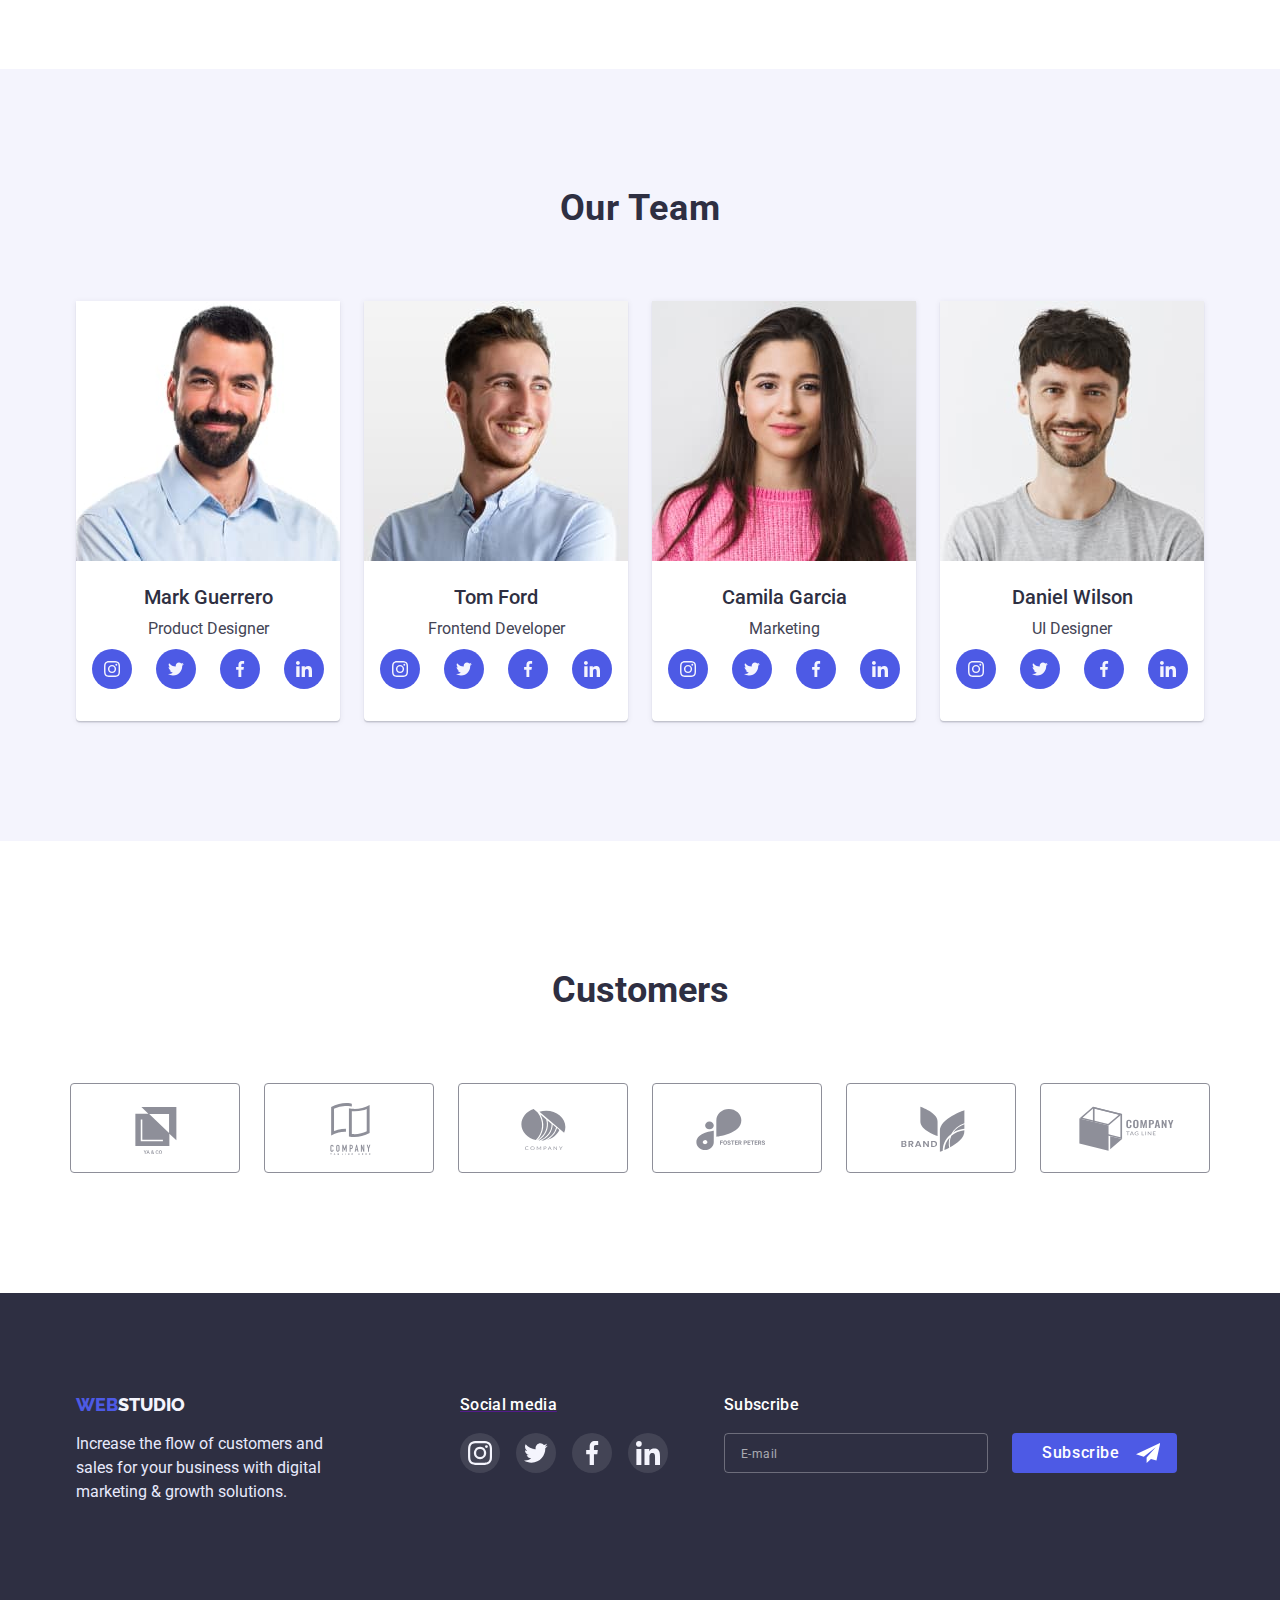
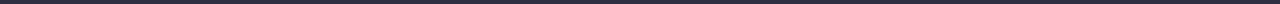
==== commit e8c04c39: "ДЗ2" ====
--- a/index.html
+++ b/index.html
@@ -478,7 +478,7 @@
               <input class="modal-form-checkbox" id="user-policy" type="checkbox"/>
               <svg class="modal-checkbox-icon">
                 <use href="./images/icons.svg#icon-ok"></use>
-              </svg>I accept the terms and conditions of the <span>Privacy Policy</span>
+              </svg>I accept the terms and conditions of the <a href="">Privacy Policy</a>
               </label>
             </div>
           <button class="modal-form-button" type="submit">Send</button>
--- a/css/styles.css
+++ b/css/styles.css
@@ -498,6 +498,7 @@
 .footer-form{
   display: inline-flex;
   padding-top: 16px;
+
 }
 .footer-form-mail{
   width: 264px;
@@ -505,13 +506,15 @@
   border:1px solid rgba(255, 255, 255, 0.3);
   border-radius:4px;
   background-color:transparent;
+  padding-left: 8px;
+  color: rgba(255, 255, 255, 1);
 }
 .footer-form-mail::placeholder{
 font-family:var(--primary-font);
 font-size: 12px;
 line-height: 0.5;
 letter-spacing: 0.04em;
-padding: 8px 0 0 16px;
+padding: 8px 0 0 8px;
 color: rgba(255, 255, 255, 0.6);
 }
 
@@ -703,6 +706,7 @@
   background-color: rgba(252, 252, 252, 1);
   position: relative;
   overflow: auto ;
+  padding: 16px 24px 32px 24px;
   transition-duration: var(--hover-trans-duration);
   transition-timing-function: var(--hover-trans-timing-function);
 }
@@ -739,15 +743,13 @@
   line-height: 1.5;
   letter-spacing: 0.02em;
   text-align: center;
-  padding-top: 72px;
+  margin-top: 72px;
   color: rgba(46, 47, 66, 1);
 }
 .modal-form{
   display:flex;
   flex-direction: column;
   justify-content: center;
-  padding: 16px 24px 0 24px;
-  
 }
 .modal-form-name{
   font-family: var(--primary-font);
@@ -765,12 +767,12 @@
   border: 1px solid rgba(33, 33, 33, 0.2);
   border-radius: 4px;
   width: 100%;
-  padding: 0 0 0 38px;
+  padding-left: 34px;
   transition-property: border-color;
   transition-duration: var(--hover-trans-duration);
   transition-timing-function: var(--hover-trans-timing-function);
 } 
-.modal-form-rectagle:hover{
+.modal-form-rectagle:focus{
   border-color: var(--hover-text-color);
 }
 .modal-icon-name{
@@ -784,7 +786,7 @@
   transition-duration: var(--hover-trans-duration);
   transition-timing-function: var(--hover-trans-timing-function);
 }
-.modal-form-rectagle:hover+.modal-icon-name{
+.modal-form-rectagle:focus+.modal-icon-name{
   border-color: var(--hover-text-color);
   fill: var(--hover-text-color);
 }
@@ -798,7 +800,7 @@
 transition-timing-function: var(--hover-trans-timing-function);
 resize: none;
 }
-.modal-form-rectagle-text:hover{
+.modal-form-rectagle-text:focus{
 border-color: var(--hover-text-color);
 }
 
@@ -846,10 +848,6 @@
  margin-right: 8px;
 
  }
-.modal-checkbox-icon:hover{
-  background-color: var(--hover-text-color);
-  border:none;
-}
 
 .modal-checkbox-text{
   font-family: var(--primary-font);
@@ -859,7 +857,7 @@
   color: rgba(117, 117, 117, 1);
   padding-left: 25px;
 }
-.modal-form-policy span{
+.modal-form-policy a{
   color: rgba(77, 90, 229, 1);
   margin-left: 4px;
 }
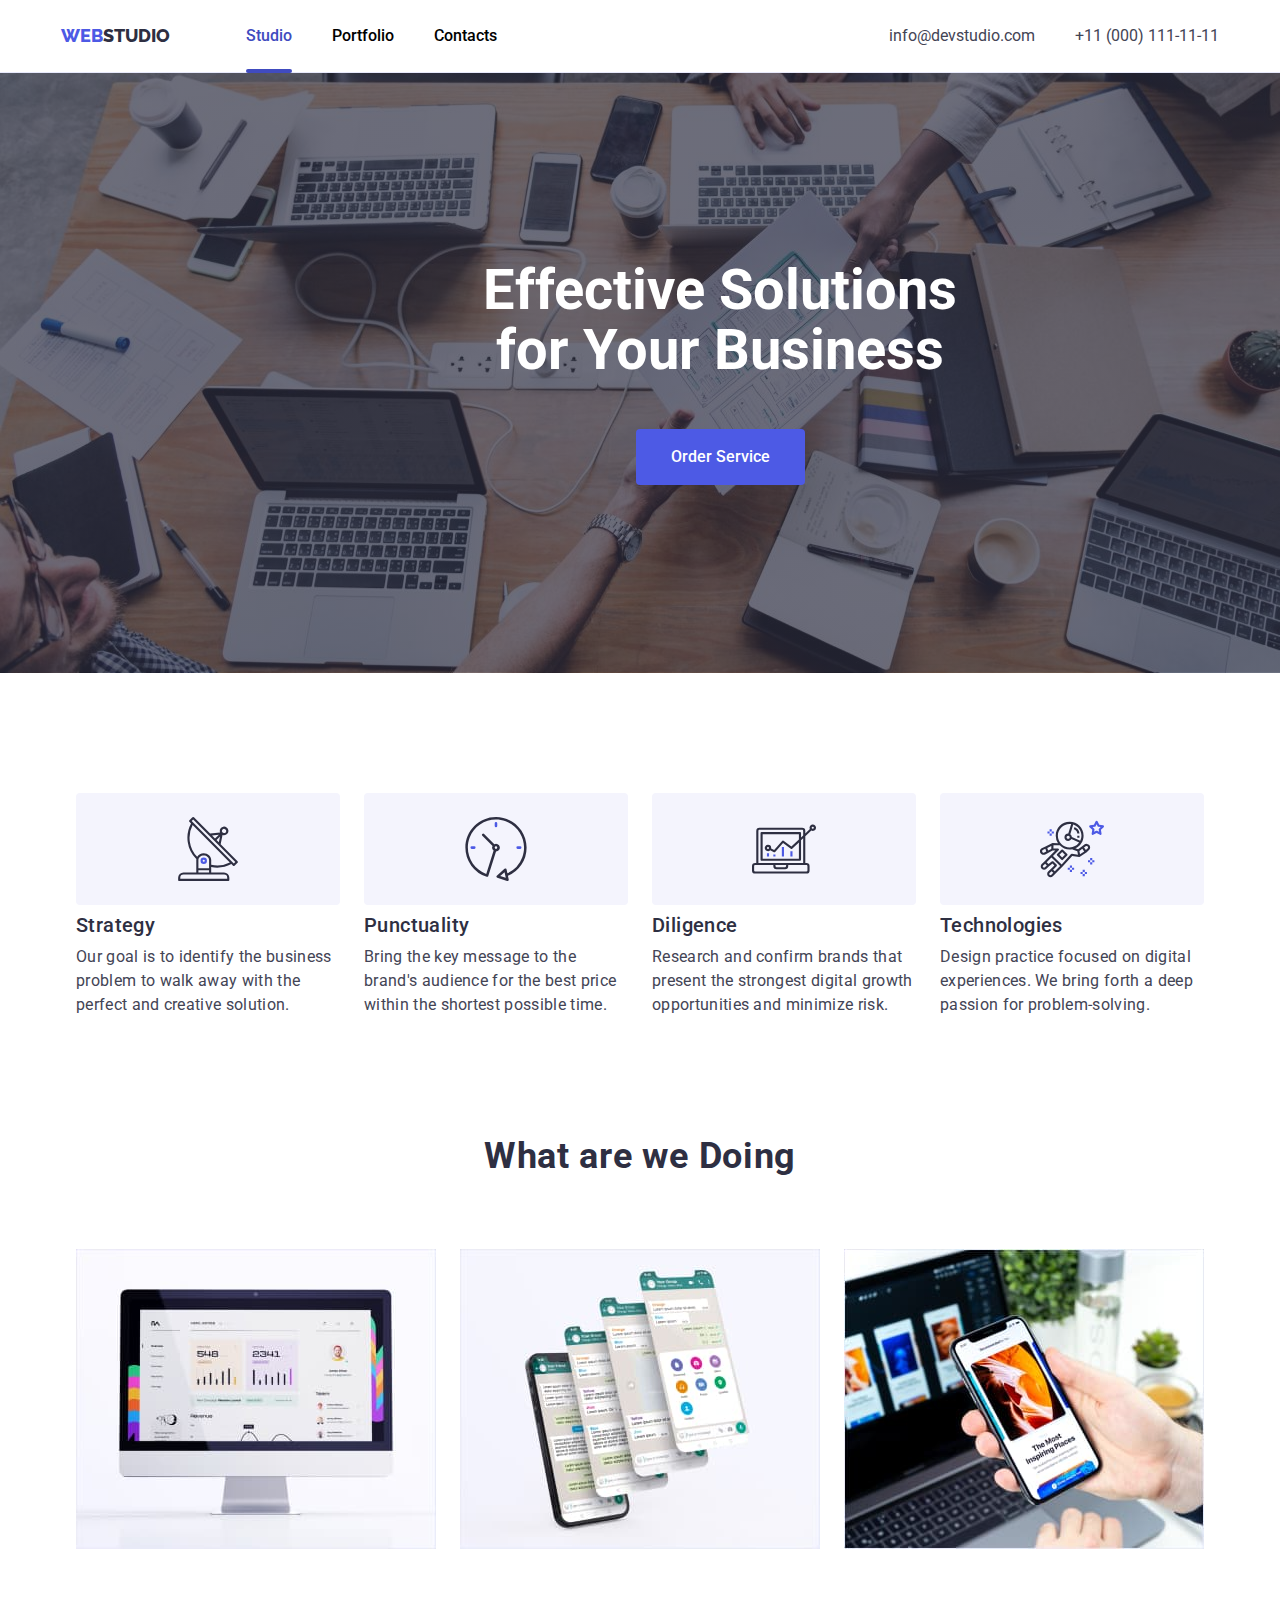
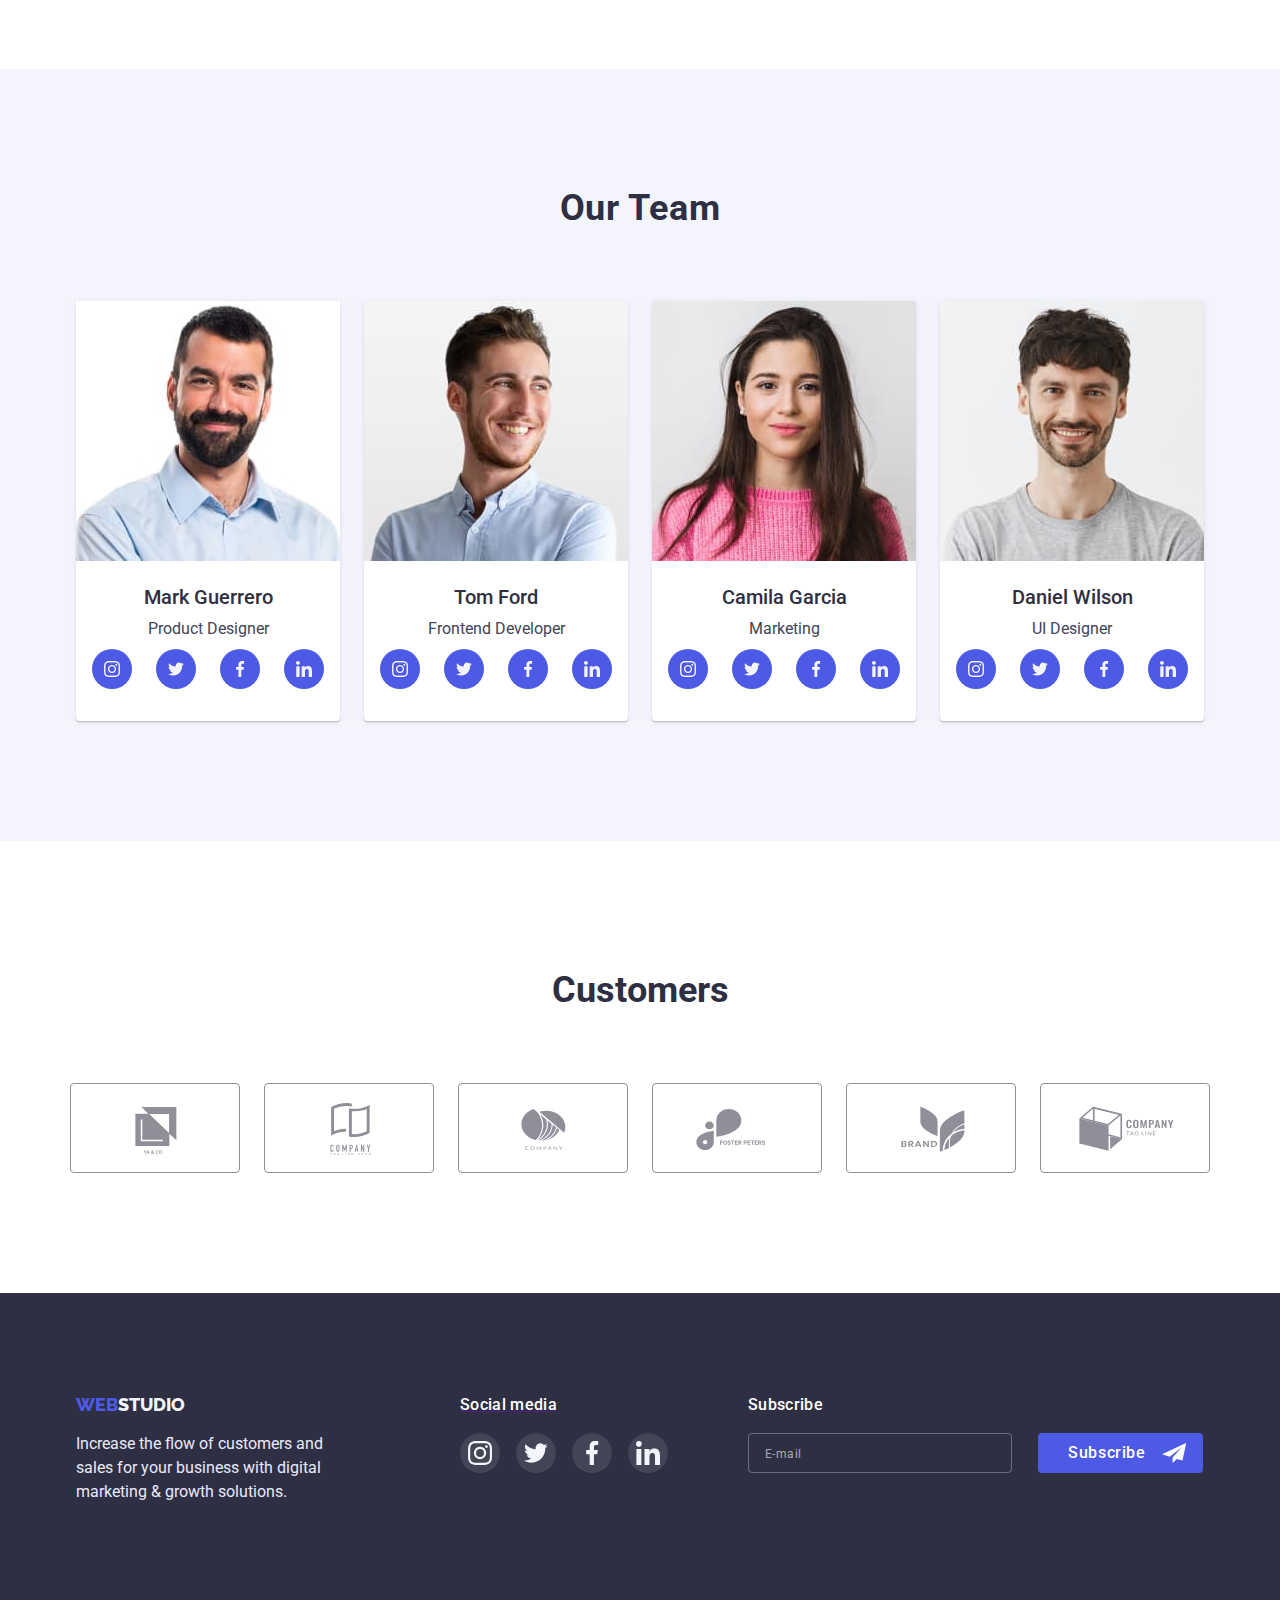
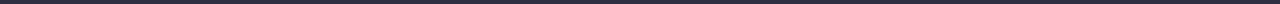
==== commit f39f799f: "ДЗ4" ====
--- a/index.html
+++ b/index.html
@@ -383,7 +383,7 @@
             </li>
           </ul>
         </div>
-        <div class="footer-container-list">
+        <div class="footer-container-list-link">
           <a href="">
             <p class="footer-container-list-text">Social media</p>
           </a>
@@ -478,7 +478,7 @@
               <input class="modal-form-checkbox" id="user-policy" type="checkbox"/>
               <svg class="modal-checkbox-icon">
                 <use href="./images/icons.svg#icon-ok"></use>
-              </svg>I accept the terms and conditions of the <a href="">Privacy Policy</a>
+              </svg>I accept the terms and conditions of the <a class="modal-form-policy-link" href="">Privacy Policy</a>
               </label>
             </div>
           <button class="modal-form-button" type="submit">Send</button>
--- a/css/styles.css
+++ b/css/styles.css
@@ -421,6 +421,7 @@
 }
 .footer-list{
   display: flex;
+
 }
 .footer-container-logo {
   list-style: none;
@@ -462,12 +463,19 @@
 letter-spacing: 0.02em;
 color: #FFFFFF;
 }
+
+.footer-container-list-link{
+  padding-right: 0px;
+  width: 208px;
+}
 .footer-social-list{
   display: flex;
   gap: 16px;
   list-style: none;
   margin-top: 16px;
-}
+  margin-right: 0px;
+}
+
 .footer-social-list-link{
   display: flex;
   justify-content: center;
@@ -494,11 +502,13 @@
 .footer-subscribe-list{
   display: flex;
   flex-direction: column;
+  margin-left: 80px;
+
+
 }
 .footer-form{
   display: inline-flex;
-  padding-top: 16px;
-
+  margin-top: 16px;
 }
 .footer-form-mail{
   width: 264px;
@@ -508,6 +518,7 @@
   background-color:transparent;
   padding-left: 8px;
   color: rgba(255, 255, 255, 1);
+  outline: none;
 }
 .footer-form-mail::placeholder{
 font-family:var(--primary-font);
@@ -535,7 +546,7 @@
   height: 40px;
   background-color: rgba(77, 90, 229, 1);
   border-radius: 4px;
-  margin-left: 24px;
+  margin-left: 26px;
   transition-property: background-color;
   transition-duration: var(--hover-trans-duration);
   transition-timing-function: var(--hover-trans-timing-function);
@@ -699,16 +710,15 @@
    
 }
 .modal{
-  width: 100%;
-  height: 100%;
-  max-width: 408px;
-  max-height: 576px;
+  min-width: 408px;
+  min-height: 576px;
   background-color: rgba(252, 252, 252, 1);
   position: relative;
   overflow: auto ;
-  padding: 16px 24px 32px 24px;
+  padding: 72px 24px 32px 24px;
   transition-duration: var(--hover-trans-duration);
   transition-timing-function: var(--hover-trans-timing-function);
+
 }
 .backdrop.is-hidden.modal{
   transform: scale(0);
@@ -743,13 +753,13 @@
   line-height: 1.5;
   letter-spacing: 0.02em;
   text-align: center;
-  margin-top: 72px;
   color: rgba(46, 47, 66, 1);
 }
 .modal-form{
   display:flex;
   flex-direction: column;
   justify-content: center;
+  margin-top: 16px;
 }
 .modal-form-name{
   font-family: var(--primary-font);
@@ -759,6 +769,10 @@
   color:rgba(142, 143, 153, 1);
   margin-top: 8px;
 }
+.modal-form-name:first-child{
+margin:0px;
+}
+
 .modal-form-icon{
   position: relative;
 }
@@ -768,9 +782,12 @@
   border-radius: 4px;
   width: 100%;
   padding-left: 34px;
+  outline: none;
   transition-property: border-color;
   transition-duration: var(--hover-trans-duration);
   transition-timing-function: var(--hover-trans-timing-function);
+  
+  
 } 
 .modal-form-rectagle:focus{
   border-color: var(--hover-text-color);
@@ -799,6 +816,9 @@
 transition-duration: var(--hover-trans-duration);
 transition-timing-function: var(--hover-trans-timing-function);
 resize: none;
+outline: none;
+padding-left: 16px;
+padding-top:8px;
 }
 .modal-form-rectagle-text:focus{
 border-color: var(--hover-text-color);
@@ -857,9 +877,10 @@
   color: rgba(117, 117, 117, 1);
   padding-left: 25px;
 }
-.modal-form-policy a{
+.modal-form-policy-link{
   color: rgba(77, 90, 229, 1);
   margin-left: 4px;
+
 }
 
 .modal-form-checkbox:checked +.modal-checkbox-icon{
@@ -874,8 +895,6 @@
 line-height: 1.33;
 letter-spacing: 0.04em;
 color: rgba(117, 117, 117, 0.5);
-padding-top: 8px;
-padding-left: 16px;
 }
 
 .modal-form-button{
